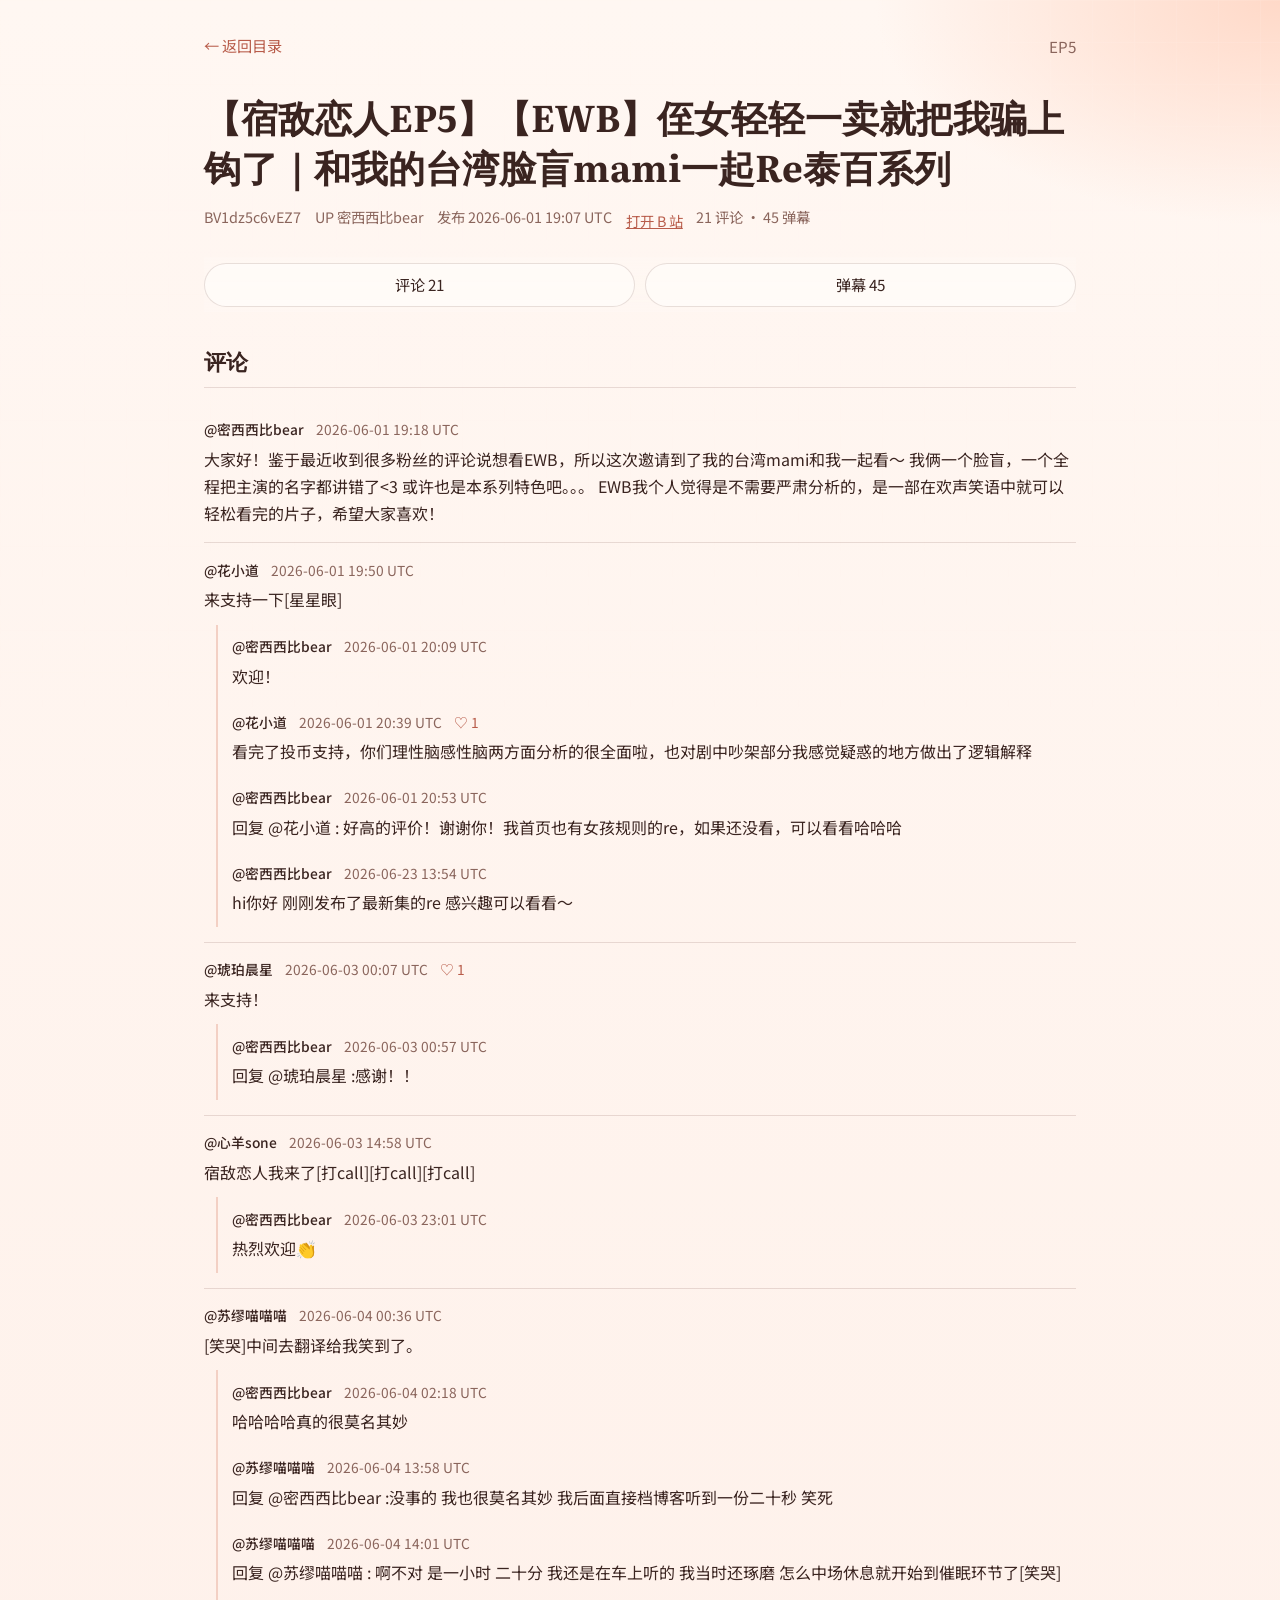
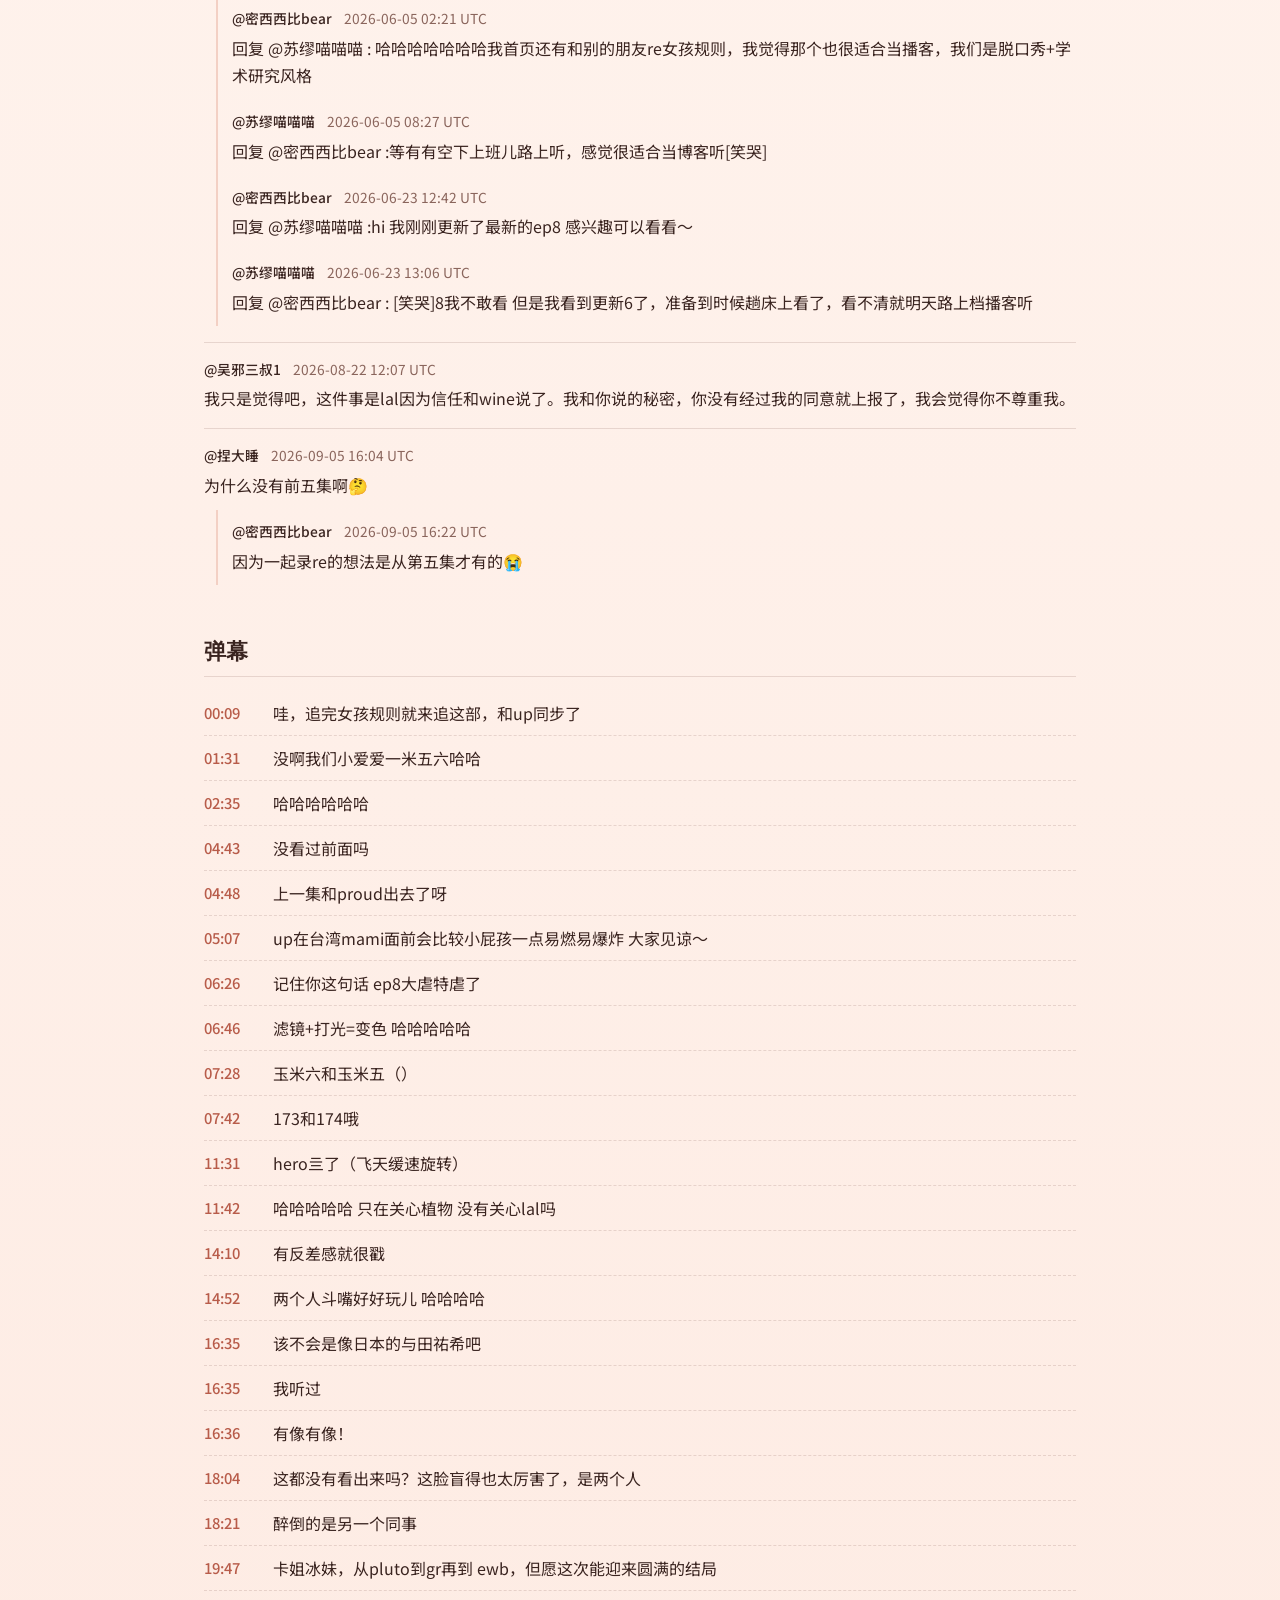
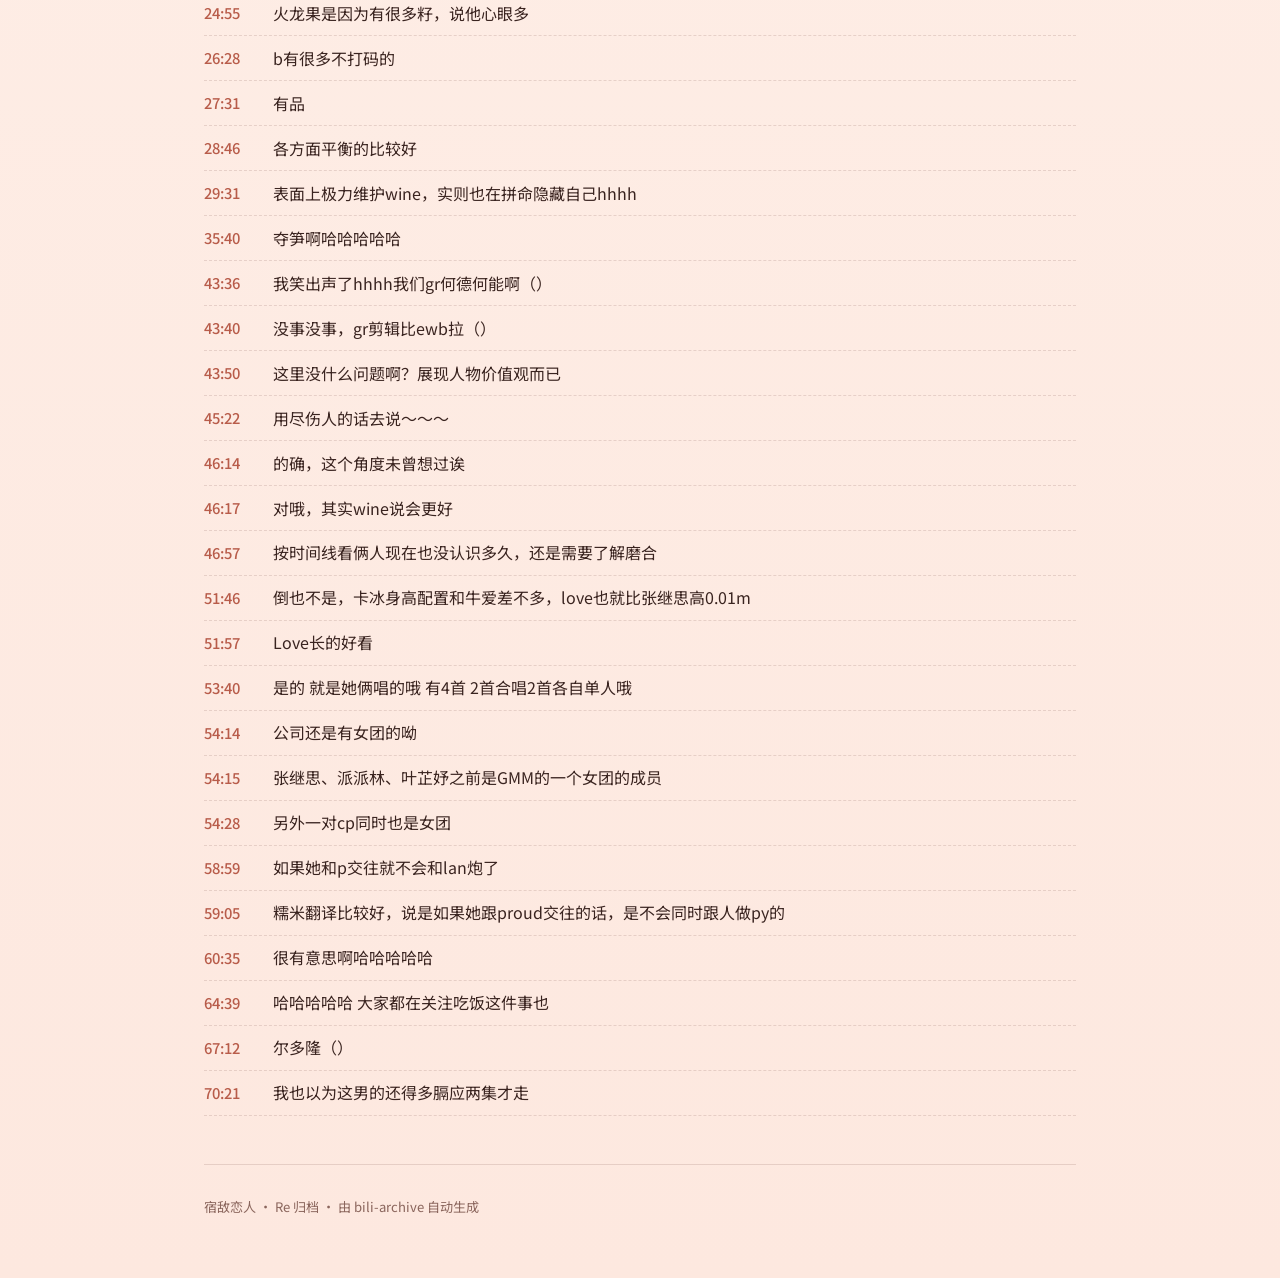
==== BV1dz5c6vEZ7/index.html @ 1a24790b "deploy: warrior1803-wang/bili-archive@7fef00a902662fc7f8a42aec4fd9e446dfe0582e" ====
<!DOCTYPE html>
<html lang="zh-CN">
<head>
  <meta charset="utf-8">
  <meta name="viewport" content="width=device-width, initial-scale=1, viewport-fit=cover">
  <meta name="theme-color" content="#fff7f2">
  <meta name="description" content="【宿敌恋人EP5】【EWB】侄女轻轻一卖就把我骗上钩了｜和我的台湾脸盲mami一起Re泰百系列">
  <title>EP5 · 宿敌恋人 · Re 归档</title>
  <link rel="preconnect" href="https://fonts.googleapis.com">
  <link rel="preconnect" href="https://fonts.gstatic.com" crossorigin>
  <link href="https://fonts.googleapis.com/css2?family=Literata:opsz,wght@7..72,500;7..72,700&family=Noto+Sans+SC:wght@400;500;700&display=swap" rel="stylesheet">
  <style>
:root {
  --bg0: #fff7f2;
  --bg1: #fde8df;
  --ink: #3a2420;
  --muted: #8a655c;
  --line: rgba(90, 48, 40, 0.14);
  --accent: #b85c4a;
  --accent-soft: #f3d0c4;
  --panel: rgba(255, 252, 249, 0.86);
  --serif: "Literata", "Noto Serif SC", "Songti SC", serif;
  --sans: "Noto Sans SC", "PingFang SC", "Hiragino Sans GB", sans-serif;
  --page-pad: clamp(1rem, 4vw, 1.5rem);
  --tap: 44px;
}

* { box-sizing: border-box; }

html {
  scroll-behavior: smooth;
  -webkit-text-size-adjust: 100%;
  text-size-adjust: 100%;
}

body {
  margin: 0;
  color: var(--ink);
  font-family: var(--sans);
  font-size: 16px;
  line-height: 1.6;
  background:
    radial-gradient(1200px 600px at 10% -10%, #ffe7dc 0%, transparent 55%),
    radial-gradient(900px 500px at 100% 0%, #ffd9c8 0%, transparent 45%),
    linear-gradient(180deg, var(--bg0), var(--bg1));
  min-height: 100vh;
  min-height: 100dvh;
  -webkit-tap-highlight-color: rgba(184, 92, 74, 0.18);
}

.atmosphere {
  position: fixed;
  inset: 0;
  pointer-events: none;
  background-image:
    linear-gradient(rgba(255, 247, 242, 0.35) 1px, transparent 1px),
    linear-gradient(90deg, rgba(255, 247, 242, 0.35) 1px, transparent 1px);
  background-size: 42px 42px;
  opacity: 0.35;
  mask-image: linear-gradient(180deg, black, transparent 90%);
}

.page {
  position: relative;
  width: min(920px, 100%);
  margin: 0 auto;
  padding:
    calc(1.5rem + env(safe-area-inset-top, 0px))
    calc(var(--page-pad) + env(safe-area-inset-right, 0px))
    calc(3rem + env(safe-area-inset-bottom, 0px))
    calc(var(--page-pad) + env(safe-area-inset-left, 0px));
}

.brand {
  font-family: var(--serif);
  font-size: clamp(1.9rem, 8vw, 3.4rem);
  font-weight: 700;
  letter-spacing: 0.02em;
  line-height: 1.18;
  margin: 0 0 0.75rem;
  overflow-wrap: anywhere;
}

.lede {
  margin: 0;
  max-width: 34rem;
  color: var(--muted);
  font-size: clamp(0.98rem, 3.6vw, 1.05rem);
  line-height: 1.7;
}

.meta-line {
  margin: 1.1rem 0 0;
  color: var(--muted);
  font-size: 0.9rem;
}

.episode-list {
  list-style: none;
  margin: 2rem 0 0;
  padding: 0;
  border-top: 1px solid var(--line);
}

.episode-list li {
  border-bottom: 1px solid var(--line);
}

.episode-list a {
  display: grid;
  grid-template-columns: 4.5rem 1fr auto;
  gap: 0.85rem 1rem;
  align-items: baseline;
  min-height: var(--tap);
  padding: 1.05rem 0.1rem;
  color: inherit;
  text-decoration: none;
  transition: color 180ms ease;
}

@media (hover: hover) and (pointer: fine) {
  .episode-list a {
    transition: transform 180ms ease, color 180ms ease;
  }
  .episode-list a:hover {
    color: var(--accent);
    transform: translateX(4px);
  }
}

.ep-label {
  font-family: var(--serif);
  font-weight: 700;
  color: var(--accent);
}

.ep-title {
  font-size: 1.02rem;
  line-height: 1.5;
  overflow-wrap: anywhere;
}

.ep-stats {
  color: var(--muted);
  font-size: 0.88rem;
  white-space: nowrap;
}

.topnav {
  display: flex;
  justify-content: space-between;
  gap: 1rem;
  align-items: center;
  margin-bottom: 1.5rem;
  color: var(--muted);
  font-size: 0.95rem;
}

.topnav a {
  display: inline-flex;
  align-items: center;
  min-height: var(--tap);
  color: var(--accent);
  text-decoration: none;
  border-bottom: 1px solid transparent;
}

@media (hover: hover) and (pointer: fine) {
  .topnav a:hover { border-bottom-color: var(--accent); }
}

.jump-nav {
  display: flex;
  gap: 0.6rem;
  margin: 1.25rem 0 0;
  position: sticky;
  top: calc(0.4rem + env(safe-area-inset-top, 0px));
  z-index: 5;
  padding: 0.35rem 0;
  background: linear-gradient(180deg, rgba(255, 247, 242, 0.96), rgba(255, 247, 242, 0.88));
  backdrop-filter: blur(8px);
}

.jump-nav a {
  flex: 1;
  display: inline-flex;
  align-items: center;
  justify-content: center;
  min-height: var(--tap);
  padding: 0.55rem 0.75rem;
  border: 1px solid var(--line);
  border-radius: 999px;
  color: var(--ink);
  text-decoration: none;
  background: var(--panel);
  font-size: 0.95rem;
}

.jump-nav a:active {
  border-color: var(--accent);
  color: var(--accent);
}

.video-hero h1 {
  font-family: var(--serif);
  font-size: clamp(1.35rem, 5.5vw, 2.3rem);
  line-height: 1.35;
  margin: 0 0 0.85rem;
  overflow-wrap: anywhere;
}

.video-meta {
  display: flex;
  flex-wrap: wrap;
  gap: 0.45rem 0.85rem;
  margin: 0;
  padding: 0;
  list-style: none;
  color: var(--muted);
  font-size: 0.9rem;
}

.video-meta a {
  color: var(--accent);
  display: inline-flex;
  align-items: center;
  min-height: 2rem;
}

.section {
  margin-top: 2rem;
  scroll-margin-top: calc(4.5rem + env(safe-area-inset-top, 0px));
}

.section h2 {
  font-family: var(--serif);
  font-size: clamp(1.15rem, 4.5vw, 1.35rem);
  margin: 0 0 0.9rem;
  padding-bottom: 0.55rem;
  border-bottom: 1px solid var(--line);
}

.comment-list,
.replies,
.danmaku-list {
  list-style: none;
  margin: 0;
  padding: 0;
}

.comment {
  padding: 0.95rem 0;
  border-bottom: 1px solid var(--line);
}

.comment:last-child { border-bottom: 0; }

.replies {
  margin: 0.7rem 0 0 0.75rem;
  padding-left: 0.85rem;
  border-left: 2px solid var(--accent-soft);
}

.reply {
  border-bottom: 0;
  padding: 0.65rem 0;
}

.comment-meta {
  display: flex;
  flex-wrap: wrap;
  gap: 0.35rem 0.75rem;
  margin-bottom: 0.35rem;
  font-size: 0.86rem;
  color: var(--muted);
}

.uname {
  color: var(--ink);
  font-weight: 500;
}

.like { color: var(--accent); }

.comment-body {
  line-height: 1.7;
  white-space: normal;
  overflow-wrap: anywhere;
  word-break: break-word;
}

.danmaku-list li {
  display: grid;
  grid-template-columns: 3.6rem 1fr;
  gap: 0.7rem;
  padding: 0.6rem 0;
  border-bottom: 1px dashed var(--line);
  line-height: 1.55;
  align-items: start;
}

.danmaku-list .time {
  font-variant-numeric: tabular-nums;
  color: var(--accent);
  font-weight: 500;
  font-size: 0.92rem;
  padding-top: 0.08rem;
}

.danmaku-list .text {
  overflow-wrap: anywhere;
  word-break: break-word;
}

.empty {
  color: var(--muted);
}

.site-footer {
  margin-top: 3rem;
  padding-top: 1.15rem;
  border-top: 1px solid var(--line);
  color: var(--muted);
  font-size: 0.82rem;
}

.sr-only {
  position: absolute;
  width: 1px;
  height: 1px;
  padding: 0;
  margin: -1px;
  overflow: hidden;
  clip: rect(0, 0, 0, 0);
  border: 0;
}

@media (max-width: 720px) {
  .page {
    padding-top: calc(1.15rem + env(safe-area-inset-top, 0px));
    padding-bottom: calc(2.4rem + env(safe-area-inset-bottom, 0px));
  }

  .episode-list {
    margin-top: 1.5rem;
  }

  .episode-list a {
    grid-template-columns: 3.2rem 1fr;
    grid-template-areas:
      "label title"
      "label stats";
    gap: 0.2rem 0.75rem;
    padding: 1rem 0;
  }

  .ep-label {
    grid-area: label;
    padding-top: 0.15rem;
    font-size: 1.05rem;
  }

  .ep-title {
    grid-area: title;
    font-size: 1rem;
  }

  .ep-stats {
    grid-area: stats;
    white-space: normal;
    font-size: 0.84rem;
  }

  .video-meta {
    gap: 0.35rem 0.7rem;
  }

  .replies {
    margin-left: 0.15rem;
    padding-left: 0.7rem;
  }

  .danmaku-list li {
    grid-template-columns: 3.2rem 1fr;
    gap: 0.55rem;
  }

  .comment-body,
  .danmaku-list .text {
    font-size: 0.98rem;
  }
}

@media (max-width: 420px) {
  .brand {
    font-size: clamp(1.7rem, 9vw, 2.2rem);
  }

  .jump-nav {
    gap: 0.45rem;
  }

  .jump-nav a {
    font-size: 0.9rem;
    padding: 0.5rem 0.55rem;
  }
}

  </style>
</head>
<body>
  <div class="atmosphere" aria-hidden="true"></div>
  <div class="page">
    
    <nav class="topnav">
      <a href="../index.html">← 返回目录</a>
      <span>EP5</span>
    </nav>
    <header class="video-hero">
      <h1>【宿敌恋人EP5】【EWB】侄女轻轻一卖就把我骗上钩了｜和我的台湾脸盲mami一起Re泰百系列</h1>
      <ul class="video-meta">
        <li>BV1dz5c6vEZ7</li>
        <li>UP 密西西比bear</li>
        <li>发布 2026-06-01 19:07 UTC</li>
        <li><a href="https://www.bilibili.com/video/BV1dz5c6vEZ7/" rel="noopener noreferrer" target="_blank">打开 B 站</a></li>
        <li>21 评论 · 45 弹幕</li>
      </ul>
      <nav class="jump-nav" aria-label="页面章节">
        <a href="#comments">评论 21</a>
        <a href="#danmaku">弹幕 45</a>
      </nav>
    </header>
    <section class="section" id="comments">
      <h2>评论</h2>
      <ol class="comment-list">
<li class="comment">
<div class="comment-meta">
        <span class="uname">@密西西比bear</span>
        <span class="when">2026-06-01 19:18 UTC</span>
        
        <span class="sr-only">评论</span>
      </div>
      <div class="comment-body">大家好！鉴于最近收到很多粉丝的评论说想看EWB，所以这次邀请到了我的台湾mami和我一起看～ 我俩一个脸盲，一个全程把主演的名字都讲错了&lt;3 或许也是本系列特色吧。。。 EWB我个人觉得是不需要严肃分析的，是一部在欢声笑语中就可以轻松看完的片子，希望大家喜欢！</div>
</li>
<li class="comment">
<div class="comment-meta">
        <span class="uname">@花小道</span>
        <span class="when">2026-06-01 19:50 UTC</span>
        
        <span class="sr-only">评论</span>
      </div>
      <div class="comment-body">来支持一下[星星眼]</div>
<ol class="replies">
<li class="comment reply">
<div class="comment-meta">
        <span class="uname">@密西西比bear</span>
        <span class="when">2026-06-01 20:09 UTC</span>
        
        <span class="sr-only">楼中楼</span>
      </div>
      <div class="comment-body">欢迎！</div>
</li>
<li class="comment reply">
<div class="comment-meta">
        <span class="uname">@花小道</span>
        <span class="when">2026-06-01 20:39 UTC</span>
        <span class="like">♡ 1</span>
        <span class="sr-only">楼中楼</span>
      </div>
      <div class="comment-body">看完了投币支持，你们理性脑感性脑两方面分析的很全面啦，也对剧中吵架部分我感觉疑惑的地方做出了逻辑解释</div>
</li>
<li class="comment reply">
<div class="comment-meta">
        <span class="uname">@密西西比bear</span>
        <span class="when">2026-06-01 20:53 UTC</span>
        
        <span class="sr-only">楼中楼</span>
      </div>
      <div class="comment-body">回复 @花小道 : 好高的评价！谢谢你！我首页也有女孩规则的re，如果还没看，可以看看哈哈哈</div>
</li>
<li class="comment reply">
<div class="comment-meta">
        <span class="uname">@密西西比bear</span>
        <span class="when">2026-06-23 13:54 UTC</span>
        
        <span class="sr-only">楼中楼</span>
      </div>
      <div class="comment-body">hi你好 刚刚发布了最新集的re 感兴趣可以看看～</div>
</li>
</ol>
</li>
<li class="comment">
<div class="comment-meta">
        <span class="uname">@琥珀晨星</span>
        <span class="when">2026-06-03 00:07 UTC</span>
        <span class="like">♡ 1</span>
        <span class="sr-only">评论</span>
      </div>
      <div class="comment-body">来支持！</div>
<ol class="replies">
<li class="comment reply">
<div class="comment-meta">
        <span class="uname">@密西西比bear</span>
        <span class="when">2026-06-03 00:57 UTC</span>
        
        <span class="sr-only">楼中楼</span>
      </div>
      <div class="comment-body">回复 @琥珀晨星 :感谢！！</div>
</li>
</ol>
</li>
<li class="comment">
<div class="comment-meta">
        <span class="uname">@心羊sone</span>
        <span class="when">2026-06-03 14:58 UTC</span>
        
        <span class="sr-only">评论</span>
      </div>
      <div class="comment-body">宿敌恋人我来了[打call][打call][打call]</div>
<ol class="replies">
<li class="comment reply">
<div class="comment-meta">
        <span class="uname">@密西西比bear</span>
        <span class="when">2026-06-03 23:01 UTC</span>
        
        <span class="sr-only">楼中楼</span>
      </div>
      <div class="comment-body">热烈欢迎👏</div>
</li>
</ol>
</li>
<li class="comment">
<div class="comment-meta">
        <span class="uname">@苏缪喵喵喵</span>
        <span class="when">2026-06-04 00:36 UTC</span>
        
        <span class="sr-only">评论</span>
      </div>
      <div class="comment-body">[笑哭]中间去翻译给我笑到了。</div>
<ol class="replies">
<li class="comment reply">
<div class="comment-meta">
        <span class="uname">@密西西比bear</span>
        <span class="when">2026-06-04 02:18 UTC</span>
        
        <span class="sr-only">楼中楼</span>
      </div>
      <div class="comment-body">哈哈哈哈真的很莫名其妙</div>
</li>
<li class="comment reply">
<div class="comment-meta">
        <span class="uname">@苏缪喵喵喵</span>
        <span class="when">2026-06-04 13:58 UTC</span>
        
        <span class="sr-only">楼中楼</span>
      </div>
      <div class="comment-body">回复 @密西西比bear :没事的 我也很莫名其妙 我后面直接档博客听到一份二十秒 笑死</div>
</li>
<li class="comment reply">
<div class="comment-meta">
        <span class="uname">@苏缪喵喵喵</span>
        <span class="when">2026-06-04 14:01 UTC</span>
        
        <span class="sr-only">楼中楼</span>
      </div>
      <div class="comment-body">回复 @苏缪喵喵喵 : 啊不对 是一小时 二十分 我还是在车上听的 我当时还琢磨 怎么中场休息就开始到催眠环节了[笑哭]</div>
</li>
<li class="comment reply">
<div class="comment-meta">
        <span class="uname">@密西西比bear</span>
        <span class="when">2026-06-05 02:21 UTC</span>
        
        <span class="sr-only">楼中楼</span>
      </div>
      <div class="comment-body">回复 @苏缪喵喵喵 : 哈哈哈哈哈哈哈我首页还有和别的朋友re女孩规则，我觉得那个也很适合当播客，我们是脱口秀+学术研究风格</div>
</li>
<li class="comment reply">
<div class="comment-meta">
        <span class="uname">@苏缪喵喵喵</span>
        <span class="when">2026-06-05 08:27 UTC</span>
        
        <span class="sr-only">楼中楼</span>
      </div>
      <div class="comment-body">回复 @密西西比bear :等有有空下上班儿路上听，感觉很适合当博客听[笑哭]</div>
</li>
<li class="comment reply">
<div class="comment-meta">
        <span class="uname">@密西西比bear</span>
        <span class="when">2026-06-23 12:42 UTC</span>
        
        <span class="sr-only">楼中楼</span>
      </div>
      <div class="comment-body">回复 @苏缪喵喵喵 :hi 我刚刚更新了最新的ep8 感兴趣可以看看～</div>
</li>
<li class="comment reply">
<div class="comment-meta">
        <span class="uname">@苏缪喵喵喵</span>
        <span class="when">2026-06-23 13:06 UTC</span>
        
        <span class="sr-only">楼中楼</span>
      </div>
      <div class="comment-body">回复 @密西西比bear : [笑哭]8我不敢看 但是我看到更新6了，准备到时候趟床上看了，看不清就明天路上档播客听</div>
</li>
</ol>
</li>
<li class="comment">
<div class="comment-meta">
        <span class="uname">@吴邪三叔1</span>
        <span class="when">2026-08-22 12:07 UTC</span>
        
        <span class="sr-only">评论</span>
      </div>
      <div class="comment-body">我只是觉得吧，这件事是lal因为信任和wine说了。我和你说的秘密，你没有经过我的同意就上报了，我会觉得你不尊重我。</div>
</li>
<li class="comment">
<div class="comment-meta">
        <span class="uname">@捏大睡</span>
        <span class="when">2026-09-05 16:04 UTC</span>
        
        <span class="sr-only">评论</span>
      </div>
      <div class="comment-body">为什么没有前五集啊🤔️</div>
<ol class="replies">
<li class="comment reply">
<div class="comment-meta">
        <span class="uname">@密西西比bear</span>
        <span class="when">2026-09-05 16:22 UTC</span>
        
        <span class="sr-only">楼中楼</span>
      </div>
      <div class="comment-body">因为一起录re的想法是从第五集才有的😭</div>
</li>
</ol>
</li>
</ol>
    </section>
    <section class="section" id="danmaku">
      <h2>弹幕</h2>
      <ol class="danmaku-list">
<li><span class="time">00:09</span><span class="text">哇，追完女孩规则就来追这部，和up同步了</span></li>
<li><span class="time">01:31</span><span class="text">没啊我们小爱爱一米五六哈哈</span></li>
<li><span class="time">02:35</span><span class="text">哈哈哈哈哈哈</span></li>
<li><span class="time">04:43</span><span class="text">没看过前面吗</span></li>
<li><span class="time">04:48</span><span class="text">上一集和proud出去了呀</span></li>
<li><span class="time">05:07</span><span class="text">up在台湾mami面前会比较小屁孩一点易燃易爆炸 大家见谅～</span></li>
<li><span class="time">06:26</span><span class="text">记住你这句话 ep8大虐特虐了</span></li>
<li><span class="time">06:46</span><span class="text">滤镜+打光=变色 哈哈哈哈哈</span></li>
<li><span class="time">07:28</span><span class="text">玉米六和玉米五（）</span></li>
<li><span class="time">07:42</span><span class="text">173和174哦</span></li>
<li><span class="time">11:31</span><span class="text">hero亖了（飞天缓速旋转）</span></li>
<li><span class="time">11:42</span><span class="text">哈哈哈哈哈 只在关心植物 没有关心lal吗</span></li>
<li><span class="time">14:10</span><span class="text">有反差感就很戳</span></li>
<li><span class="time">14:52</span><span class="text">两个人斗嘴好好玩儿 哈哈哈哈</span></li>
<li><span class="time">16:35</span><span class="text">该不会是像日本的与田祐希吧</span></li>
<li><span class="time">16:35</span><span class="text">我听过</span></li>
<li><span class="time">16:36</span><span class="text">有像有像！</span></li>
<li><span class="time">18:04</span><span class="text">这都没有看出来吗？这脸盲得也太厉害了，是两个人</span></li>
<li><span class="time">18:21</span><span class="text">醉倒的是另一个同事</span></li>
<li><span class="time">19:47</span><span class="text">卡姐冰妹，从pluto到gr再到 ewb，但愿这次能迎来圆满的结局</span></li>
<li><span class="time">24:55</span><span class="text">火龙果是因为有很多籽，说他心眼多</span></li>
<li><span class="time">26:28</span><span class="text">b有很多不打码的</span></li>
<li><span class="time">27:31</span><span class="text">有品</span></li>
<li><span class="time">28:46</span><span class="text">各方面平衡的比较好</span></li>
<li><span class="time">29:31</span><span class="text">表面上极力维护wine，实则也在拼命隐藏自己hhhh</span></li>
<li><span class="time">35:40</span><span class="text">夺笋啊哈哈哈哈哈</span></li>
<li><span class="time">43:36</span><span class="text">我笑出声了hhhh我们gr何德何能啊（）</span></li>
<li><span class="time">43:40</span><span class="text">没事没事，gr剪辑比ewb拉（）</span></li>
<li><span class="time">43:50</span><span class="text">这里没什么问题啊？展现人物价值观而已</span></li>
<li><span class="time">45:22</span><span class="text">用尽伤人的话去说～～～</span></li>
<li><span class="time">46:14</span><span class="text">的确，这个角度未曾想过诶</span></li>
<li><span class="time">46:17</span><span class="text">对哦，其实wine说会更好</span></li>
<li><span class="time">46:57</span><span class="text">按时间线看俩人现在也没认识多久，还是需要了解磨合</span></li>
<li><span class="time">51:46</span><span class="text">倒也不是，卡冰身高配置和牛爱差不多，love也就比张继思高0.01m</span></li>
<li><span class="time">51:57</span><span class="text">Love长的好看</span></li>
<li><span class="time">53:40</span><span class="text">是的 就是她俩唱的哦 有4首 2首合唱2首各自单人哦</span></li>
<li><span class="time">54:14</span><span class="text">公司还是有女团的呦</span></li>
<li><span class="time">54:15</span><span class="text">张继思、派派林、叶芷妤之前是GMM的一个女团的成员</span></li>
<li><span class="time">54:28</span><span class="text">另外一对cp同时也是女团</span></li>
<li><span class="time">58:59</span><span class="text">如果她和p交往就不会和lan炮了</span></li>
<li><span class="time">59:05</span><span class="text">糯米翻译比较好，说是如果她跟proud交往的话，是不会同时跟人做py的</span></li>
<li><span class="time">60:35</span><span class="text">很有意思啊哈哈哈哈哈</span></li>
<li><span class="time">64:39</span><span class="text">哈哈哈哈哈 大家都在关注吃饭这件事也</span></li>
<li><span class="time">67:12</span><span class="text">尔多隆（）</span></li>
<li><span class="time">70:21</span><span class="text">我也以为这男的还得多膈应两集才走</span></li>
</ol>
    </section>
    
    <footer class="site-footer">
      <p>宿敌恋人 · Re 归档 · 由 bili-archive 自动生成</p>
    </footer>
  </div>
</body>
</html>
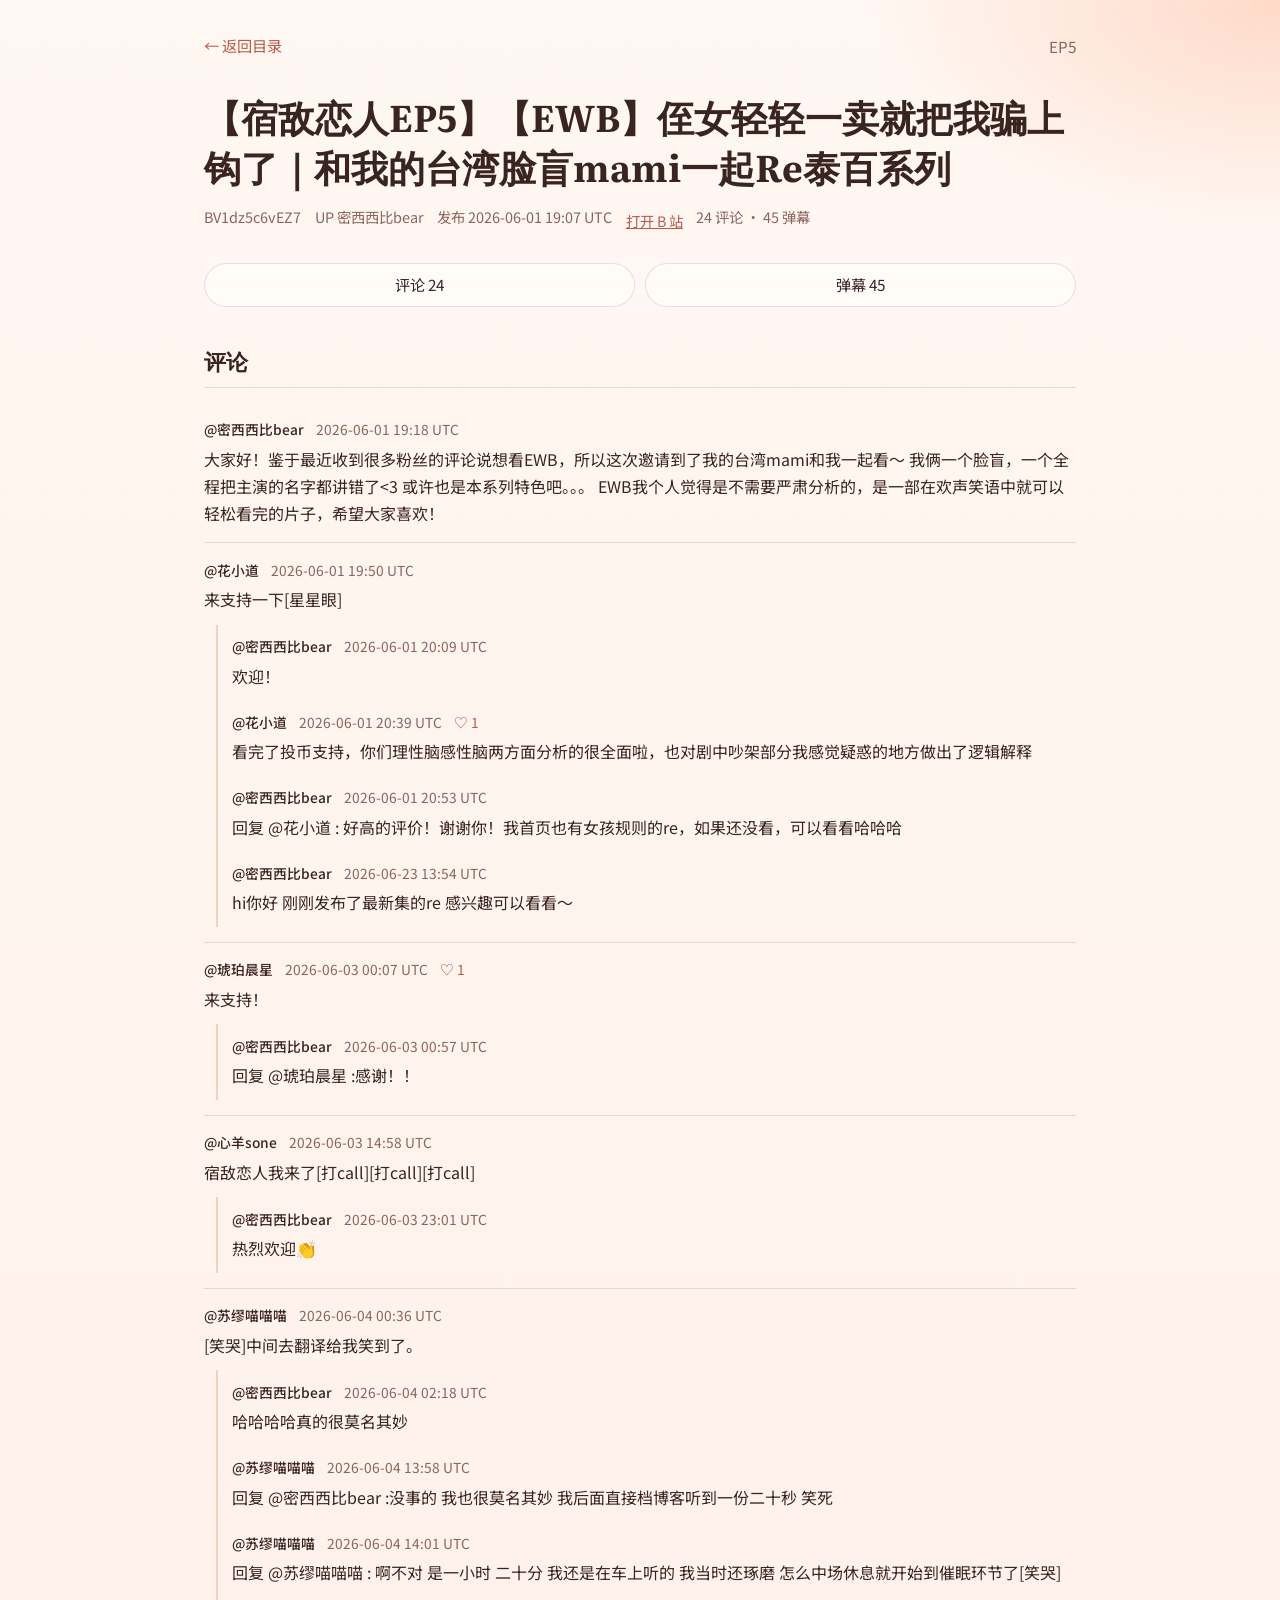
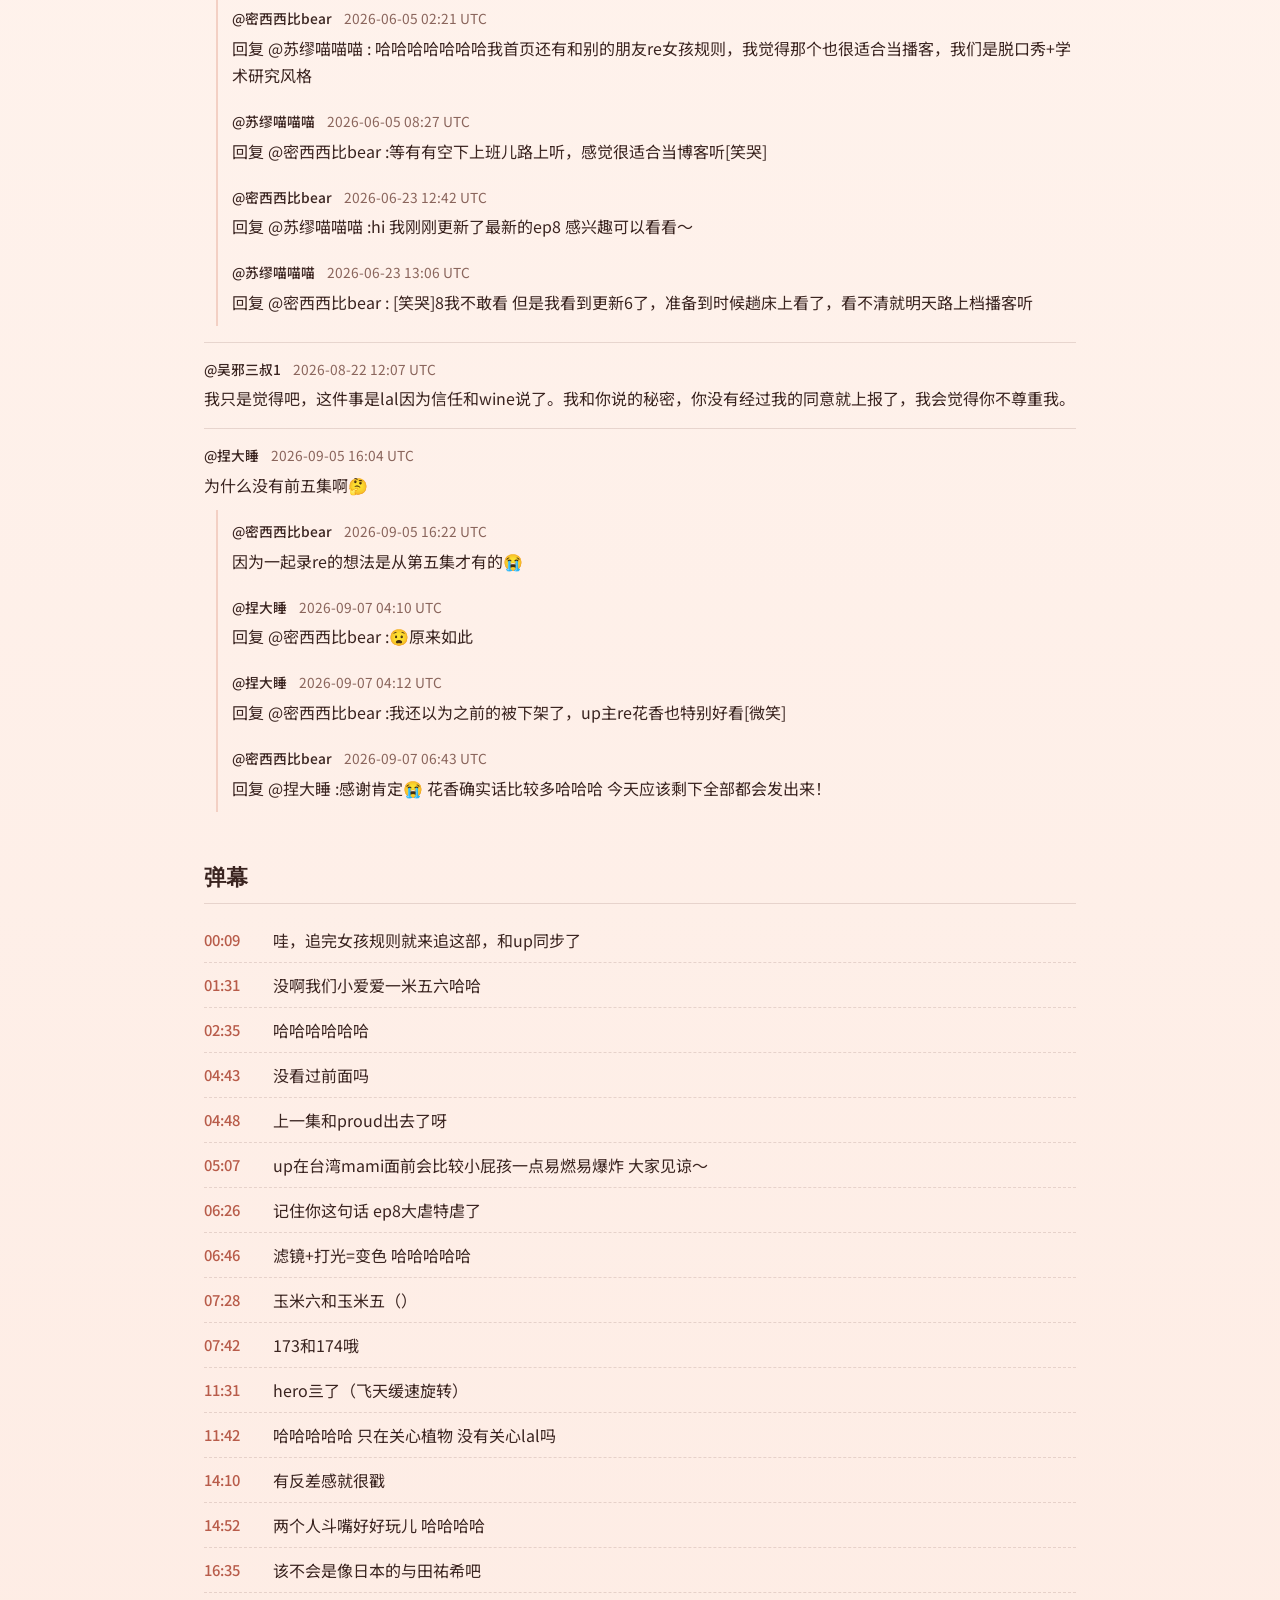
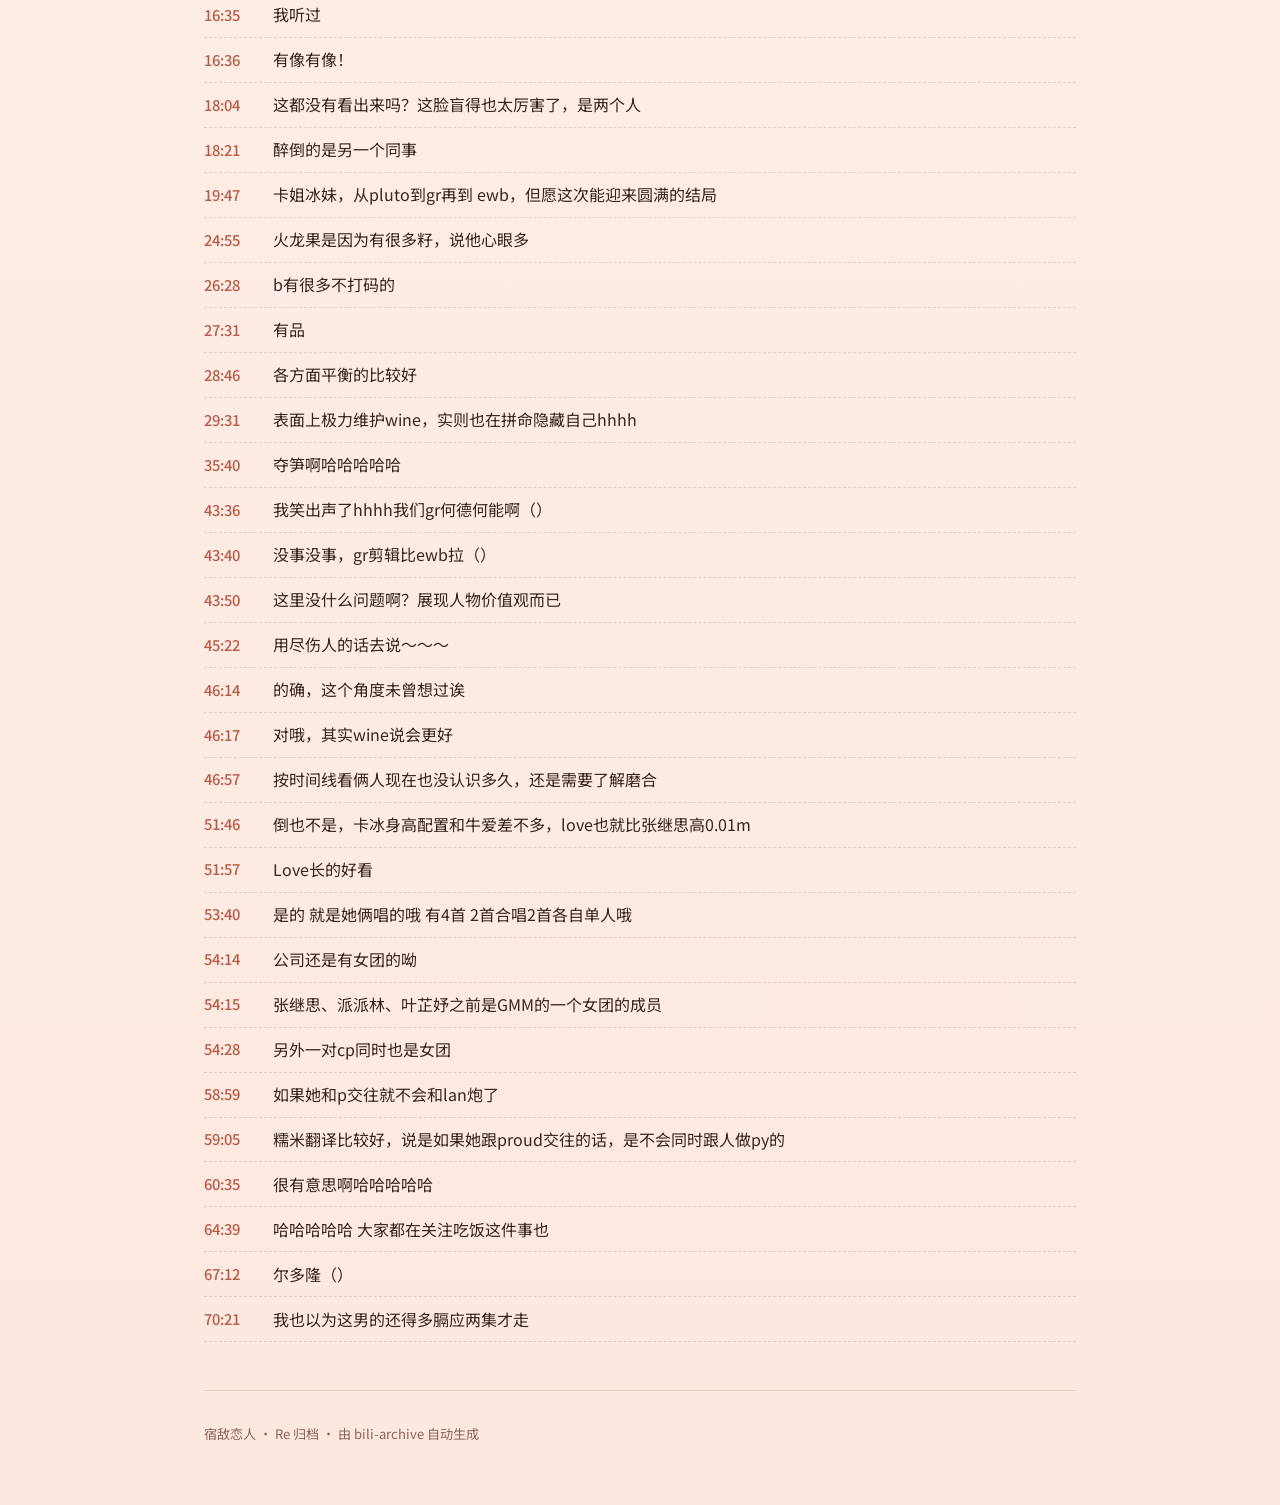
==== commit ca1dbe11: "deploy: alex-b-y-wang/bili-archive@eb8ba3fab4d2e3244c275f921e0722c223be157d" ====
--- a/BV1dz5c6vEZ7/index.html
+++ b/BV1dz5c6vEZ7/index.html
@@ -423,10 +423,10 @@
         <li>UP 密西西比bear</li>
         <li>发布 2026-06-01 19:07 UTC</li>
         <li><a href="https://www.bilibili.com/video/BV1dz5c6vEZ7/" rel="noopener noreferrer" target="_blank">打开 B 站</a></li>
-        <li>21 评论 · 45 弹幕</li>
+        <li>24 评论 · 45 弹幕</li>
       </ul>
       <nav class="jump-nav" aria-label="页面章节">
-        <a href="#comments">评论 21</a>
+        <a href="#comments">评论 24</a>
         <a href="#danmaku">弹幕 45</a>
       </nav>
     </header>
@@ -629,6 +629,33 @@
         <span class="sr-only">楼中楼</span>
       </div>
       <div class="comment-body">因为一起录re的想法是从第五集才有的😭</div>
+</li>
+<li class="comment reply">
+<div class="comment-meta">
+        <span class="uname">@捏大睡</span>
+        <span class="when">2026-09-07 04:10 UTC</span>
+        
+        <span class="sr-only">楼中楼</span>
+      </div>
+      <div class="comment-body">回复 @密西西比bear :😧原来如此</div>
+</li>
+<li class="comment reply">
+<div class="comment-meta">
+        <span class="uname">@捏大睡</span>
+        <span class="when">2026-09-07 04:12 UTC</span>
+        
+        <span class="sr-only">楼中楼</span>
+      </div>
+      <div class="comment-body">回复 @密西西比bear :我还以为之前的被下架了，up主re花香也特别好看[微笑]</div>
+</li>
+<li class="comment reply">
+<div class="comment-meta">
+        <span class="uname">@密西西比bear</span>
+        <span class="when">2026-09-07 06:43 UTC</span>
+        
+        <span class="sr-only">楼中楼</span>
+      </div>
+      <div class="comment-body">回复 @捏大睡 :感谢肯定😭 花香确实话比较多哈哈哈 今天应该剩下全部都会发出来！</div>
 </li>
 </ol>
 </li>
